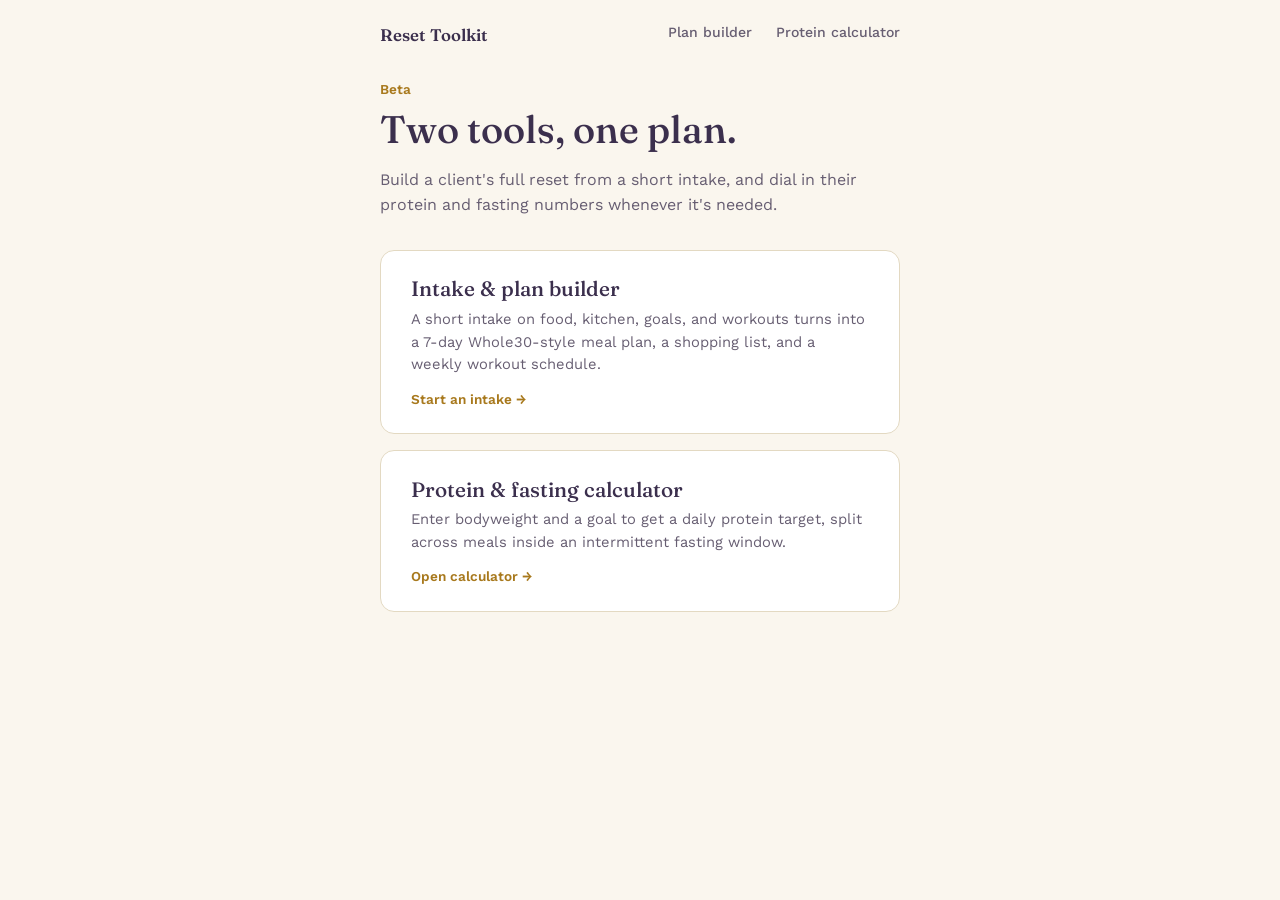
==== index.html @ 0c0fda14 "Add files via upload" ====
<!DOCTYPE html>
<html lang="en">
<head>
<meta charset="UTF-8">
<meta name="viewport" content="width=device-width, initial-scale=1">
<title>Reset Toolkit</title>
<link rel="preconnect" href="https://fonts.googleapis.com">
<link rel="preconnect" href="https://fonts.gstatic.com" crossorigin>
<link href="https://fonts.googleapis.com/css2?family=Fraunces:ital,opsz,wght@0,9..144,400;0,9..144,500;0,9..144,600&family=Work+Sans:wght@400;500;600&display=swap" rel="stylesheet">
<link rel="stylesheet" href="toolkit.css">
</head>
<body>

<header class="toolkit-header">
  <a class="brand" href="index.html">Reset Toolkit</a>
  <nav>
    <a href="assessment.html">Plan builder</a>
    <a href="calculator.html">Protein calculator</a>
  </nav>
</header>

<div class="wrap">
  <div class="hero">
    <p class="kicker">Beta</p>
    <h1>Two tools, one plan.</h1>
    <p>Build a client's full reset from a short intake, and dial in their protein and fasting numbers whenever it's needed.</p>
  </div>

  <div class="tool-grid">
    <a class="tool-card" href="assessment.html">
      <h2>Intake &amp; plan builder</h2>
      <p>A short intake on food, kitchen, goals, and workouts turns into a 7-day Whole30-style meal plan, a shopping list, and a weekly workout schedule.</p>
      <span class="cta">Start an intake &rarr;</span>
    </a>
    <a class="tool-card" href="calculator.html">
      <h2>Protein &amp; fasting calculator</h2>
      <p>Enter bodyweight and a goal to get a daily protein target, split across meals inside an intermittent fasting window.</p>
      <span class="cta">Open calculator &rarr;</span>
    </a>
  </div>
</div>

</body>
</html>
---- toolkit.css ----
:root {
  --bg: #FAF6EE;
  --surface: #FFFFFF;
  --surface-2: #F1E9D8;
  --ink: #241F2E;
  --ink-soft: #675E72;
  --line: #E3D9C2;
  --plum: #3B2F4D;
  --plum-strong: #241A33;
  --gold: #A8791D;
  --gold-bg: #F2E4C4;
  --sage: #45613F;
  --sage-bg: #DEE8D6;
  --danger: #9A3B2E;
}

@media (prefers-color-scheme: dark) {
  :root {
    --bg: #1C1822;
    --surface: #26202E;
    --surface-2: #2E2738;
    --ink: #F3EEE6;
    --ink-soft: #C3BAC9;
    --line: #3E3548;
    --plum: #B9A3DE;
    --plum-strong: #D7C7F0;
    --gold: #E3C565;
    --gold-bg: #3A3222;
    --sage: #8FB58B;
    --sage-bg: #27331F;
    --danger: #E3938A;
  }
}

* { box-sizing: border-box; }

html, body {
  margin: 0;
  background: var(--bg);
  color: var(--ink);
  font-family: 'Work Sans', sans-serif;
}

h1, h2, h3 { font-family: 'Fraunces', serif; color: var(--plum); margin: 0; }

/* ---------- shared header / nav ---------- */

.toolkit-header {
  display: flex;
  justify-content: space-between;
  align-items: center;
  max-width: 560px;
  margin: 0 auto;
  padding: 1.5rem 1.25rem 0;
}
.toolkit-header.wide { max-width: 760px; }
.toolkit-header .brand {
  font-family: 'Fraunces', serif;
  font-weight: 600;
  font-size: 1.05rem;
  color: var(--plum);
  text-decoration: none;
}
.toolkit-header nav { display: flex; gap: 1.5rem; }
.toolkit-header nav a {
  color: var(--ink-soft);
  text-decoration: none;
  font-size: 0.88rem;
  font-weight: 500;
  padding-bottom: 0.3rem;
  border-bottom: 2px solid transparent;
}
.toolkit-header nav a:hover { color: var(--plum); }
.toolkit-header nav a.active { color: var(--plum); border-bottom-color: var(--gold); }

/* ---------- shared page layout ---------- */

.wrap { max-width: 560px; margin: 0 auto; padding: 2rem 1.25rem 4rem; }
.wrap.wide { max-width: 760px; }

.hero { margin-bottom: 2rem; text-align: left; }
.hero .kicker { font-size: 0.85rem; color: var(--gold); font-weight: 600; margin: 0 0 0.4rem; }
.hero h1 { font-size: clamp(1.7rem, 4vw, 2.4rem); font-weight: 500; line-height: 1.18; max-width: 22ch; }
.hero p { color: var(--ink-soft); max-width: 48ch; margin: 0.9rem 0 0; line-height: 1.6; }

/* ---------- landing page tool cards ---------- */

.tool-grid { display: grid; grid-template-columns: 1fr; gap: 1rem; }
.tool-card {
  display: block;
  background: var(--surface);
  border: 1px solid var(--line);
  border-radius: 14px;
  padding: 1.6rem 1.85rem;
  text-decoration: none;
  color: inherit;
}
.tool-card:hover { border-color: var(--plum); }
.tool-card h2 { font-size: 1.3rem; font-weight: 500; margin-bottom: 0.4rem; }
.tool-card p { color: var(--ink-soft); font-size: 0.92rem; line-height: 1.55; margin: 0; }
.tool-card .cta { display: inline-block; margin-top: 0.9rem; font-size: 0.85rem; font-weight: 600; color: var(--gold); }

/* ---------- card / form primitives ---------- */

.card {
  background: var(--surface);
  border: 1px solid var(--line);
  border-radius: 14px;
  padding: 1.75rem;
  margin-bottom: 1.25rem;
}

.field { margin-bottom: 1.2rem; }
.field label { display: block; font-size: 0.88rem; font-weight: 600; margin-bottom: 0.4rem; color: var(--ink); }
.field .hint { font-weight: 400; color: var(--ink-soft); font-size: 0.8rem; margin-left: 0.3rem; }
.row2 { display: grid; grid-template-columns: 1fr 1fr; gap: 1rem; }

input[type="text"], input[type="number"], input[type="time"], select, textarea {
  width: 100%;
  font-family: 'Work Sans', sans-serif;
  font-size: 0.95rem;
  padding: 0.65rem 0.75rem;
  border-radius: 8px;
  border: 1px solid var(--line);
  background: var(--bg);
  color: var(--ink);
}
textarea { min-height: 70px; resize: vertical; }
input:focus, select:focus, textarea:focus {
  outline: none;
  border-color: var(--plum);
  box-shadow: 0 0 0 3px color-mix(in srgb, var(--plum) 18%, transparent);
}

.choice-group { display: flex; flex-wrap: wrap; gap: 0.5rem; }
.choice {
  border: 1px solid var(--line);
  background: var(--bg);
  color: var(--ink);
  padding: 0.5rem 0.9rem;
  border-radius: 999px;
  font-size: 0.85rem;
  cursor: pointer;
  user-select: none;
}
.choice.selected { background: var(--plum); border-color: var(--plum); color: var(--surface); }

.error-msg { color: var(--danger); font-size: 0.82rem; margin: -0.3rem 0 1rem; display: none; }
.error-msg.show { display: block; }

button {
  font-family: 'Work Sans', sans-serif;
  font-weight: 600;
  font-size: 0.9rem;
  border-radius: 999px;
  padding: 0.7rem 1.5rem;
  cursor: pointer;
  border: none;
}
.btn-primary { background: var(--plum); color: var(--surface); }
.btn-primary:hover { background: var(--plum-strong); }
.btn-ghost { background: transparent; color: var(--ink-soft); border: 1px solid var(--line); }
.btn-ghost:hover { border-color: var(--plum); color: var(--plum); }
.btn-ghost:disabled { opacity: 0.4; cursor: default; }

/* the calculator's submit button fills its card; scoped so other pages' */
/* pill-shaped buttons are unaffected */
#calcForm .btn-primary { width: 100%; padding: 0.85rem 1.5rem; }

/* ---------- assessment: progress + steps ---------- */

.progress { display: flex; gap: 0.5rem; margin-bottom: 2rem; }
.progress .dot { flex: 1; height: 4px; border-radius: 2px; background: var(--line); }
.progress .dot.done, .progress .dot.active { background: var(--gold); }
.step-label { font-size: 0.85rem; color: var(--ink-soft); margin: -1.4rem 0 1.8rem; }
.step { display: none; }
.step.visible { display: block; }
.step h2 { font-size: 1.4rem; font-weight: 500; margin-bottom: 0.3rem; }
.step .sub { color: var(--ink-soft); font-size: 0.92rem; margin: 0 0 1.5rem; line-height: 1.5; }

.nav-row { display: flex; justify-content: space-between; margin-top: 1.75rem; }

.review-list { list-style: none; padding: 0; margin: 0; }
.review-list li { padding: 0.5rem 0; border-bottom: 1px solid var(--line); font-size: 0.88rem; display: flex; justify-content: space-between; gap: 1rem; }
.review-list li span:first-child { color: var(--ink-soft); }
.review-list li span:last-child { text-align: right; font-weight: 500; }

/* ---------- assessment: results ---------- */

#results { display: none; }
.results-head { margin-bottom: 1.5rem; }
.tabs { display: flex; gap: 0.5rem; margin-bottom: 1.5rem; border-bottom: 1px solid var(--line); }
.tab-btn { background: none; border: none; border-bottom: 2px solid transparent; padding: 0.7rem 0.3rem; margin-right: 1rem; font-size: 0.95rem; color: var(--ink-soft); border-radius: 0; font-weight: 600; }
.tab-btn.active { color: var(--plum); border-bottom-color: var(--gold); }
.tab-panel { display: none; }
.tab-panel.active { display: block; }

.day-card { background: var(--surface); border: 1px solid var(--line); border-radius: 12px; padding: 1.1rem 1.3rem; margin-bottom: 0.9rem; }
.day-card h3 { font-size: 1rem; color: var(--gold); font-weight: 600; margin-bottom: 0.6rem; font-family: 'Work Sans', sans-serif; }
.meal-row { display: flex; gap: 0.6rem; margin-bottom: 0.45rem; font-size: 0.9rem; line-height: 1.4; }
.meal-row .tag { flex-shrink: 0; width: 72px; color: var(--ink-soft); font-size: 0.78rem; padding-top: 0.1rem; }
.meal-row .name { font-weight: 500; }

.shop-cat { margin-bottom: 1.5rem; }
.shop-cat h3 { font-family: 'Work Sans', sans-serif; font-size: 0.95rem; color: var(--sage); background: var(--sage-bg); display: inline-block; padding: 0.3rem 0.8rem; border-radius: 6px; margin-bottom: 0.7rem; }
.shop-item { display: flex; justify-content: space-between; padding: 0.4rem 0; border-bottom: 1px solid var(--line); font-size: 0.92rem; }
.shop-item .qty { color: var(--ink-soft); }

.w-day { background: var(--surface); border: 1px solid var(--line); border-radius: 12px; padding: 1.1rem 1.3rem; margin-bottom: 0.9rem; }
.w-day .wd-head { display: flex; justify-content: space-between; align-items: baseline; margin-bottom: 0.6rem; }
.w-day h3 { font-family: 'Work Sans', sans-serif; font-size: 1rem; font-weight: 600; color: var(--plum); }
.w-day .rest { color: var(--ink-soft); font-style: italic; font-size: 0.9rem; }
.w-day .meta { font-size: 0.78rem; color: var(--gold); background: var(--gold-bg); padding: 0.15rem 0.6rem; border-radius: 6px; }
.ex-row { font-size: 0.9rem; padding: 0.25rem 0; display: flex; justify-content: space-between; }
.ex-row .reps { color: var(--ink-soft); }

.note-box { background: var(--surface-2); border-radius: 10px; padding: 0.9rem 1.1rem; font-size: 0.85rem; color: var(--ink-soft); line-height: 1.55; margin-top: 1.5rem; }
.foot-actions { display: flex; justify-content: space-between; align-items: center; margin-top: 2rem; }
.foot-actions .small { font-size: 0.8rem; color: var(--ink-soft); }

/* ---------- calculator: results ---------- */

.results .result-top { display: flex; justify-content: space-between; align-items: flex-start; gap: 1rem; margin-bottom: 1.25rem; }
.result-label { font-size: 0.8rem; color: var(--ink-soft); margin: 0 0 0.3rem; }
.result-big { font-family: 'Fraunces', serif; font-size: 2.4rem; color: var(--plum); margin: 0; }
.result-sub { font-size: 0.95rem; font-weight: 500; margin: 0; text-align: right; }

.warning-box { background: var(--gold-bg); color: var(--ink); border-radius: 10px; padding: 0.75rem 1rem; font-size: 0.85rem; margin-bottom: 1.25rem; line-height: 1.5; }

#mealList { margin-bottom: 1.25rem; }
.calc-meal-row { display: flex; justify-content: space-between; align-items: center; padding: 0.6rem 0; border-bottom: 1px solid var(--line); font-size: 0.92rem; }
.calc-meal-row .meal-name { font-weight: 500; }
.calc-meal-row .meal-time { color: var(--ink-soft); font-size: 0.85rem; }
.calc-meal-row .meal-grams { background: var(--sage-bg); color: var(--sage); padding: 0.25rem 0.7rem; border-radius: 999px; font-size: 0.85rem; font-weight: 600; }

.disclaimer { font-size: 0.8rem; color: var(--ink-soft); line-height: 1.55; margin: 0; }
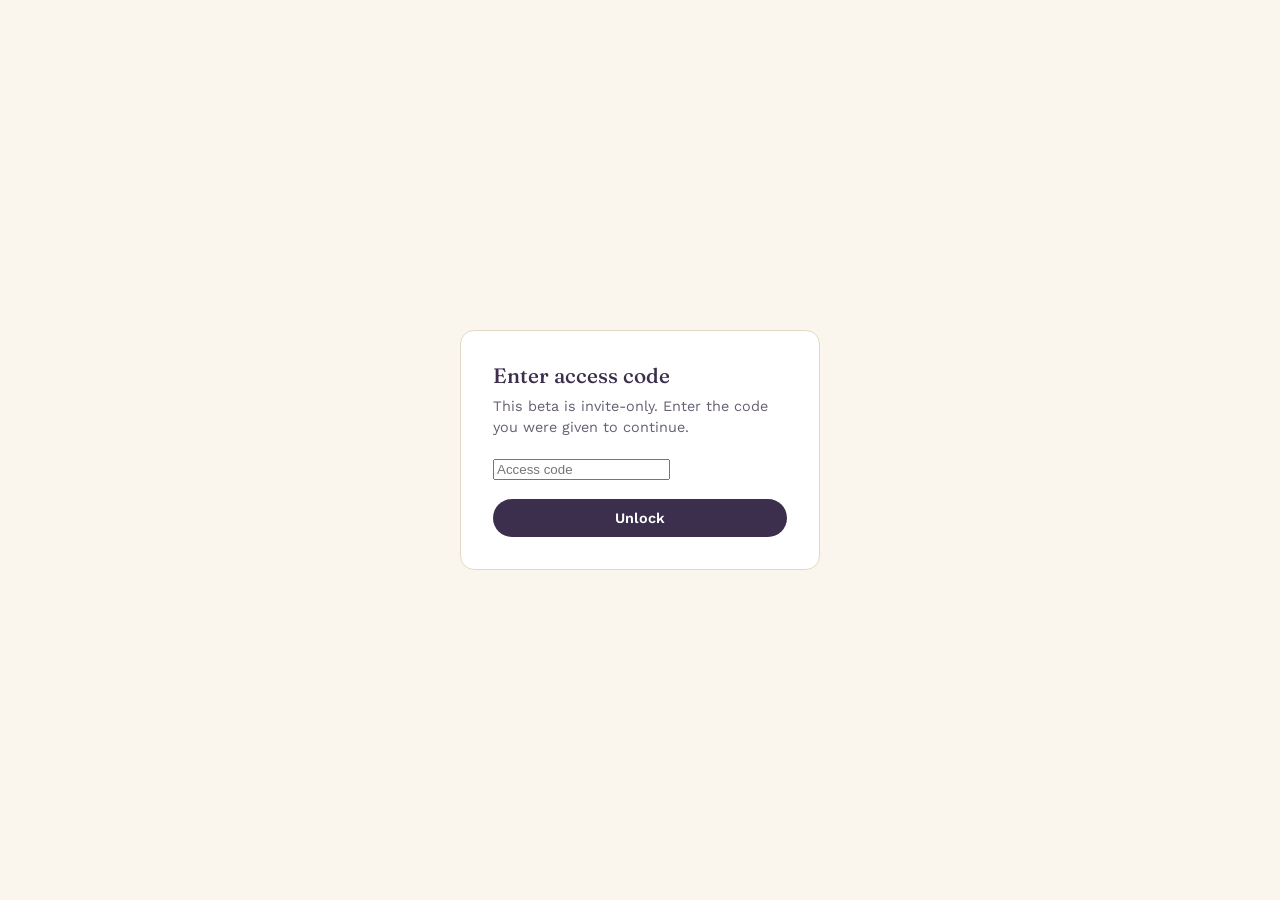
==== commit 76d2f597: "Add files via upload" ====
--- a/index.html
+++ b/index.html
@@ -8,6 +8,9 @@
 <link rel="preconnect" href="https://fonts.gstatic.com" crossorigin>
 <link href="https://fonts.googleapis.com/css2?family=Fraunces:ital,opsz,wght@0,9..144,400;0,9..144,500;0,9..144,600&family=Work+Sans:wght@400;500;600&display=swap" rel="stylesheet">
 <link rel="stylesheet" href="toolkit.css">
+<style>body{visibility:hidden}</style>
+<script src="config.js"></script>
+<script src="gate.js" defer></script>
 </head>
 <body>
 
--- a/toolkit.css
+++ b/toolkit.css
@@ -234,3 +234,27 @@
 .calc-meal-row .meal-grams { background: var(--sage-bg); color: var(--sage); padding: 0.25rem 0.7rem; border-radius: 999px; font-size: 0.85rem; font-weight: 600; }
 
 .disclaimer { font-size: 0.8rem; color: var(--ink-soft); line-height: 1.55; margin: 0; }
+
+/* ---------- passcode gate ---------- */
+
+.gate-overlay {
+  position: fixed;
+  inset: 0;
+  background: var(--bg);
+  z-index: 9999;
+  display: flex;
+  align-items: center;
+  justify-content: center;
+  padding: 1.5rem;
+}
+.gate-card {
+  background: var(--surface);
+  border: 1px solid var(--line);
+  border-radius: 14px;
+  padding: 2rem;
+  max-width: 360px;
+  width: 100%;
+}
+.gate-card h2 { font-size: 1.3rem; font-weight: 500; margin-bottom: 0.5rem; }
+.gate-card .sub { color: var(--ink-soft); font-size: 0.9rem; line-height: 1.5; margin: 0 0 1.25rem; }
+.gate-card .btn-primary { width: 100%; }
